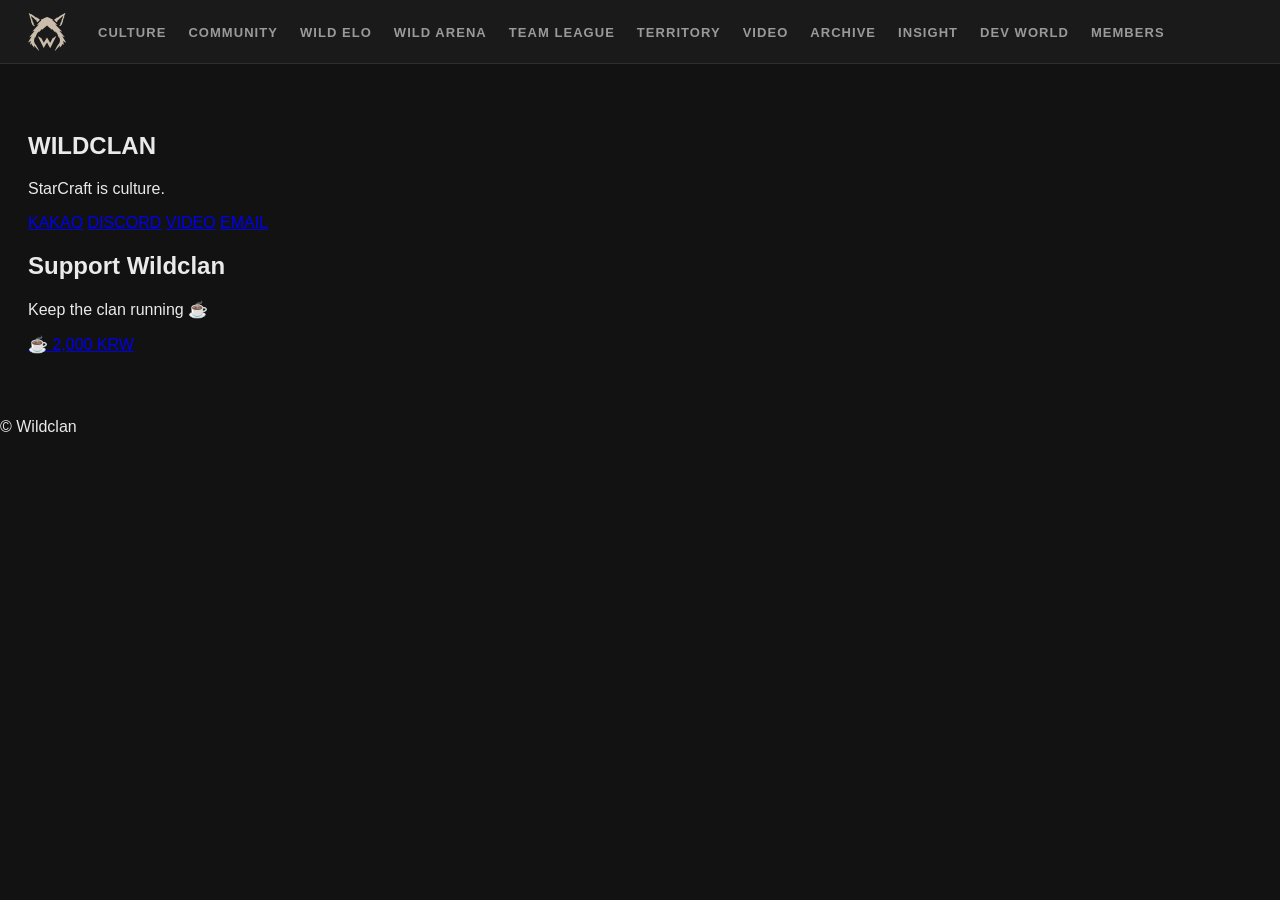
==== index.html @ 59c46985 "init layout: header, gnb, index base" ====
<!DOCTYPE html>
<html lang="en">
<head>
  <meta charset="UTF-8">
  <meta name="viewport" content="width=device-width, initial-scale=1.0">
  <title>Wildclan</title>

  <!-- CSS -->
  <link rel="stylesheet" href="/css/style.css">
</head>

<body>

  <!-- HEADER (공통) -->
  <div id="header"></div>

  <!-- MAIN -->
  <main>

    <!-- HERO -->
    <section class="hero">
      <h1 data-i18n="home.title">WILDCLAN</h1>
      <p data-i18n="home.subtitle">
        StarCraft is culture.
      </p>
    </section>

    <!-- QUICK LINKS -->
    <section class="quick-links">
      <a href="https://open.kakao.com" target="_blank">KAKAO</a>
      <a href="https://discord.com" target="_blank">DISCORD</a>
      <a href="/video/">VIDEO</a>
      <a href="mailto:your@email.com">EMAIL</a>
    </section>

    <!-- SUPPORT -->
    <section class="support">
      <h2 data-i18n="home.support">Support Wildclan</h2>
      <p data-i18n="home.supportDesc">
        Keep the clan running ☕
      </p>

      <a href="#" class="support-btn">☕ 2,000 KRW</a>
    </section>

  </main>

  <!-- FOOTER -->
  <footer class="footer">
    <p>© Wildclan</p>
  </footer>

  <!-- HEADER LOAD -->
  <script>
    fetch('/components/header.html')
      .then(res => res.text())
      .then(data => {
        document.getElementById('header').innerHTML = data;
      });
  </script>

  <!-- i18n (초기 구조) -->
  <script>
    const i18n = {
      en: {
        "home.title": "WILDCLAN",
        "home.subtitle": "StarCraft is culture.",
        "home.support": "Support Wildclan",
        "home.supportDesc": "Keep the clan running ☕"
      },
      ko: {
        "home.title": "와일드클랜",
        "home.subtitle": "스타는 문화다",
        "home.support": "와일드클랜 후원",
        "home.supportDesc": "클랜 운영을 도와주세요 ☕"
      }
    };

    function setLang(lang) {
      document.querySelectorAll('[data-i18n]').forEach(el => {
        const key = el.dataset.i18n;
        if (i18n[lang][key]) {
          el.textContent = i18n[lang][key];
        }
      });
    }

    // 기본 언어
    setLang('en');
  </script>

</body>
</html>
---- css/style.css ----
/* css/style.css */

:root {
  --bg: #121212;
  --surface: #1a1a1a;
  --surface-2: #222222;
  --border: #2f2f2f;

  --text: #eaeaea;
  --muted: #9a9a9a;
  --accent: #d6c3a3;

  --header-height: 64px;
}

body.light {
  --bg: #f2f2f2;
  --surface: #ffffff;
  --surface-2: #eeeeee;
  --border: #dddddd;

  --text: #222222;
  --muted: #666666;
  --accent: #8b6f45;
}

* {
  box-sizing: border-box;
}

body {
  margin: 0;
  background: var(--bg);
  color: var(--text);
  font-family: Arial, Helvetica, sans-serif;
}

/* Header / GNB */
.header {
  height: var(--header-height);
  background: var(--surface);
  border-bottom: 1px solid var(--border);
  position: sticky;
  top: 0;
  z-index: 100;
}

.gnb {
  height: 100%;
  max-width: 1440px;
  margin: 0 auto;
  padding: 0 28px;

  display: flex;
  align-items: center;
  gap: 32px;
}

.logo {
  display: flex;
  align-items: center;
  flex-shrink: 0;
  text-decoration: none;
}

.logo img {
  width: 38px;
  height: 38px;
  display: block;
}

.gnb ul {
  margin: 0;
  padding: 0;
  list-style: none;

  display: flex;
  align-items: center;
  gap: 22px;
}

.gnb a {
  color: var(--muted);
  text-decoration: none;
  font-size: 13px;
  font-weight: 700;
  letter-spacing: 0.08em;
  white-space: nowrap;
}

.gnb a:hover {
  color: var(--accent);
}

.gnb a.active {
  color: var(--accent);
}

/* Page base */
main {
  max-width: 1440px;
  margin: 0 auto;
  padding: 48px 28px;
}
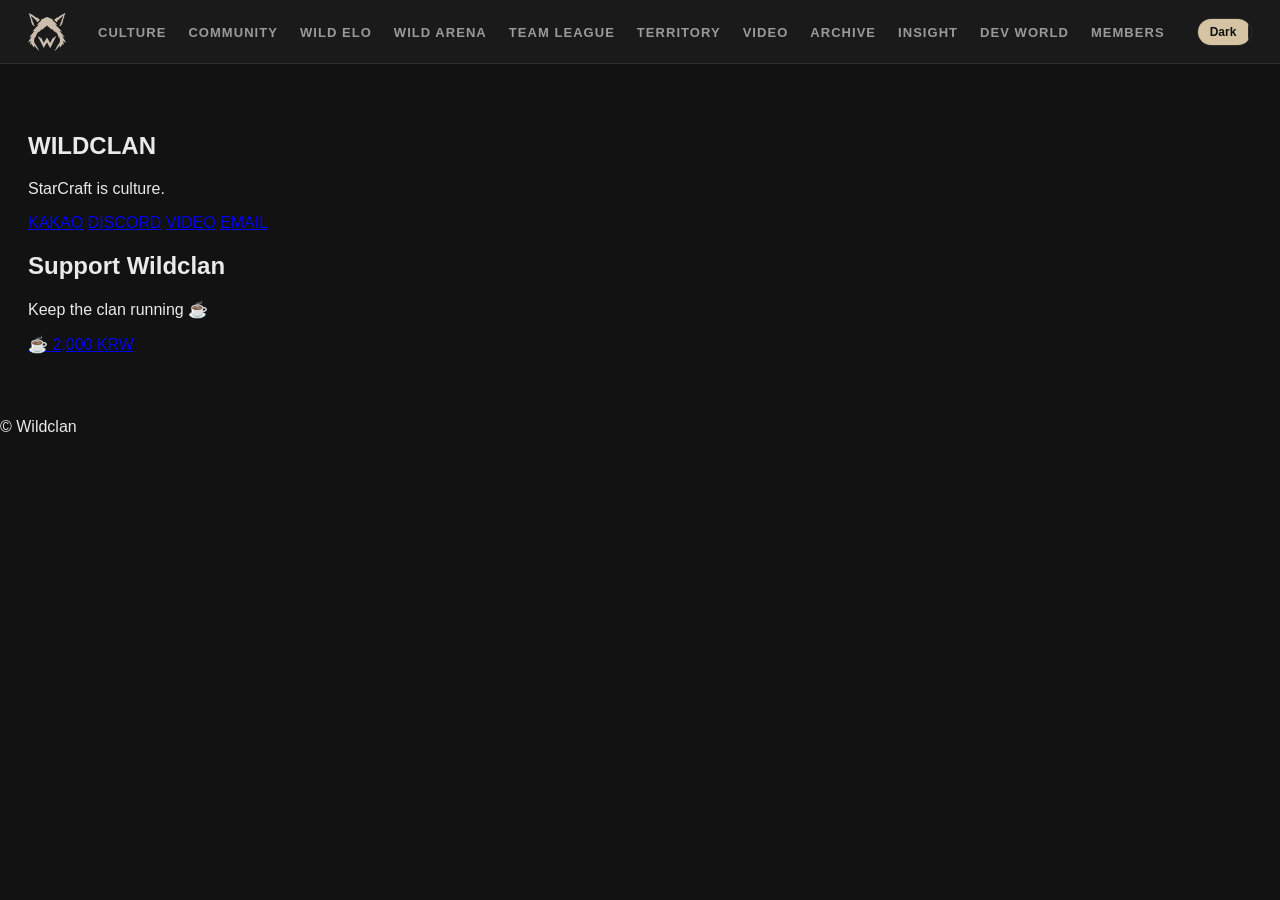
==== commit e721b088: "dark & light mode test" ====
--- a/index.html
+++ b/index.html
@@ -3,16 +3,16 @@
 <head>
   <meta charset="UTF-8">
   <meta name="viewport" content="width=device-width, initial-scale=1.0">
-  <title>Wildclan</title>
+  <title>Starcraft Wildclan</title>
 
   <!-- CSS -->
-  <link rel="stylesheet" href="/css/style.css">
+  <link rel="stylesheet" href="./css/style.css">
 </head>
 
 <body>
 
   <!-- HEADER (공통) -->
-  <div id="header"></div>
+  <header id="header" class="header"></header>
 
   <!-- MAIN -->
   <main>
@@ -52,7 +52,7 @@
 
   <!-- HEADER LOAD -->
   <script>
-    fetch('/components/header.html')
+    fetch('./components/header.html')
       .then(res => res.text())
       .then(data => {
         document.getElementById('header').innerHTML = data;
@@ -88,6 +88,7 @@
     // 기본 언어
     setLang('en');
   </script>
+  <script src="./js/theme.js"></script>
 
 </body>
 </html>
--- a/css/style.css
+++ b/css/style.css
@@ -96,6 +96,34 @@
   color: var(--accent);
 }
 
+.theme-switch {
+  display: flex;
+  border: 1px solid var(--border);
+  border-radius: 999px;
+  overflow: hidden;
+  background: var(--bg);
+}
+
+.theme-switch button {
+  border: 0;
+  padding: 6px 12px;
+  background: transparent;
+  color: var(--muted);
+  font-size: 12px;
+  font-weight: 700;
+  cursor: pointer;
+}
+
+.theme-switch button:first-child {
+  border-right: 1px solid var(--border);
+}
+
+body:not(.light) .theme-switch [data-theme-set="dark"],
+body.light .theme-switch [data-theme-set="light"] {
+  background: var(--accent);
+  color: #111;
+}
+
 /* Page base */
 main {
   max-width: 1440px;
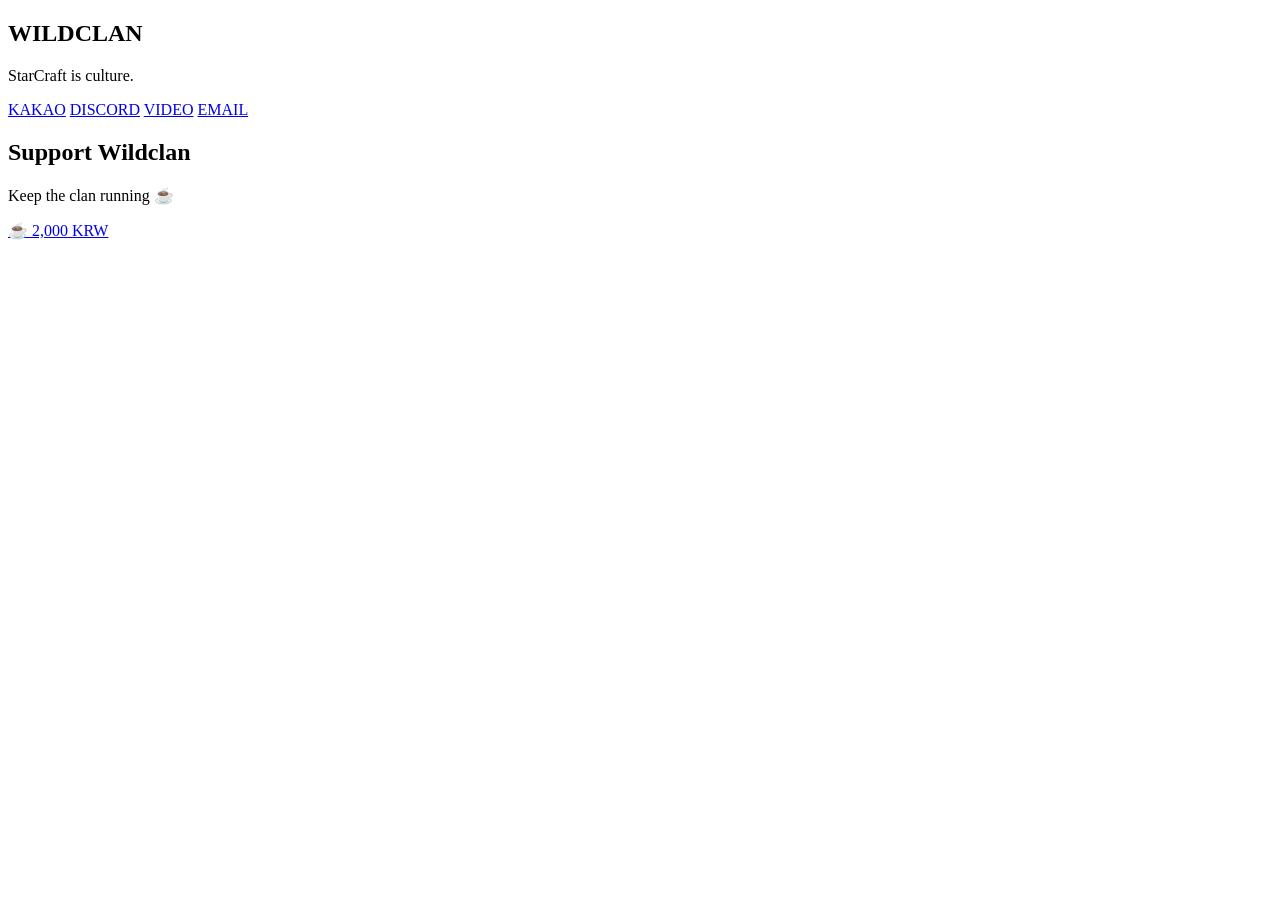
==== commit 8b17e4d2: "add route_modify" ====
--- a/index.html
+++ b/index.html
@@ -4,9 +4,10 @@
   <meta charset="UTF-8">
   <meta name="viewport" content="width=device-width, initial-scale=1.0">
   <title>Starcraft Wildclan</title>
-
+  <!-- BASE URL -->
+  <base href="/wildclan/">
   <!-- CSS -->
-  <link rel="stylesheet" href="./css/style.css">
+  <link rel="stylesheet" href="css/style.css">
 </head>
 
 <body>
@@ -46,18 +47,12 @@
   </main>
 
   <!-- FOOTER -->
-  <footer class="footer">
-    <p>© Wildclan</p>
-  </footer>
+  <footer id="footer" class="footer"></footer>
 
   <!-- HEADER LOAD -->
-  <script>
-    fetch('./components/header.html')
-      .then(res => res.text())
-      .then(data => {
-        document.getElementById('header').innerHTML = data;
-      });
-  </script>
+  <script src="js/lang.js"></script>
+  <script src="js/theme.js"></script>
+  <script src="js/include.js"></script>
 
   <!-- i18n (초기 구조) -->
   <script>
@@ -88,7 +83,6 @@
     // 기본 언어
     setLang('en');
   </script>
-  <script src="./js/theme.js"></script>
 
 </body>
 </html>
--- a/css/style.css
+++ b/css/style.css
@@ -2,6 +2,7 @@
 
 :root {
   --bg: #121212;
+  --bg-2: #0B0B0B;
   --surface: #1a1a1a;
   --surface-2: #222222;
   --border: #2f2f2f;
@@ -11,6 +12,7 @@
   --accent: #d6c3a3;
 
   --header-height: 64px;
+  --footer-height: 128px;
 }
 
 body.light {
@@ -35,7 +37,7 @@
   font-family: Arial, Helvetica, sans-serif;
 }
 
-/* Header / GNB */
+/* Header / Footer / GNB */
 .header {
   height: var(--header-height);
   background: var(--surface);
@@ -45,6 +47,13 @@
   z-index: 100;
 }
 
+.footer {
+  min-height: var(--footer-height);
+  background: var(--bg-2);
+  border-top: 1px solid var(--border);
+  margin-top: 64px;
+}
+
 .gnb {
   height: 100%;
   max-width: 1440px;
@@ -66,6 +75,30 @@
 .logo img {
   width: 38px;
   height: 38px;
+  display: block;
+}
+
+.footer .gnb {
+  height: 100%;
+  max-width: 1440px;
+  margin: 0 auto;
+  padding: 0 28px;
+
+  display: flex;
+  align-items: center;
+  gap: 32px;
+}
+
+.footer .logo {
+  display: flex;
+  align-items: center;
+  flex-shrink: 0;
+  text-decoration: none;
+}
+
+.footer .logo img {
+  width: 256px;
+  height: 256px;
   display: block;
 }
 
@@ -94,6 +127,60 @@
 
 .gnb a.active {
   color: var(--accent);
+}
+
+.lang-switch {
+  position: relative;
+  margin-left: auto;
+}
+
+.lang-current {
+  height: 34px;
+  padding: 0 12px;
+  border: 1px solid #333;
+  border-radius: 999px;
+  background: #111;
+  color: #f5f0e6;
+  font-size: 13px;
+  cursor: pointer;
+  display: flex;
+  align-items: center;
+  gap: 6px;
+}
+
+.lang-menu {
+  display: none;
+  position: absolute;
+  top: calc(100% + 8px);
+  right: 0;
+  min-width: 140px;
+  padding: 6px;
+  border: 1px solid #333;
+  border-radius: 12px;
+  background: #151515;
+  box-shadow: 0 12px 32px rgba(0, 0, 0, 0.45);
+  z-index: 999;
+}
+
+.lang-switch.is-open .lang-menu {
+  display: grid;
+  gap: 4px;
+}
+
+.lang-menu button {
+  width: 100%;
+  padding: 9px 10px;
+  border: 0;
+  border-radius: 8px;
+  background: transparent;
+  color: #f5f0e6;
+  text-align: left;
+  font-size: 13px;
+  cursor: pointer;
+}
+
+.lang-menu button:hover {
+  background: rgba(255, 255, 255, 0.08);
 }
 
 .theme-switch {
@@ -112,6 +199,10 @@
   font-size: 12px;
   font-weight: 700;
   cursor: pointer;
+  display: inline-flex;
+  align-items: center;
+  gap: 6px;
+  white-space: nowrap;
 }
 
 .theme-switch button:first-child {
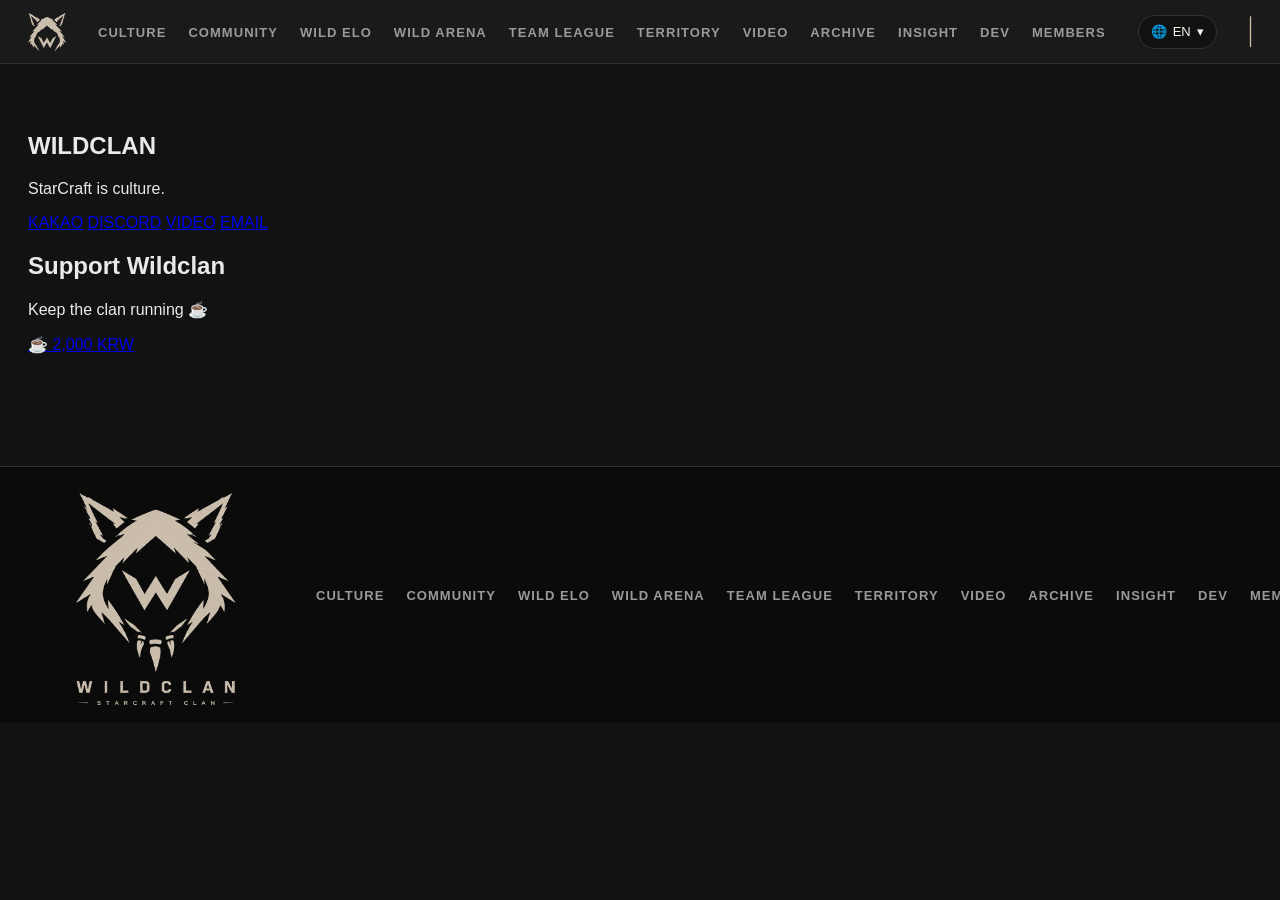
==== commit bad51c53: "route edit" ====
--- a/index.html
+++ b/index.html
@@ -4,10 +4,8 @@
   <meta charset="UTF-8">
   <meta name="viewport" content="width=device-width, initial-scale=1.0">
   <title>Starcraft Wildclan</title>
-  <!-- BASE URL -->
-  <base href="/wildclan/">
   <!-- CSS -->
-  <link rel="stylesheet" href="css/style.css">
+  <link rel="stylesheet" href="./css/style.css">
 </head>
 
 <body>
@@ -50,9 +48,9 @@
   <footer id="footer" class="footer"></footer>
 
   <!-- HEADER LOAD -->
-  <script src="js/lang.js"></script>
-  <script src="js/theme.js"></script>
-  <script src="js/include.js"></script>
+  <script src="./js/lang.js"></script>
+  <script src="./js/theme.js"></script>
+  <script src="./js/include.js"></script>
 
   <!-- i18n (초기 구조) -->
   <script>
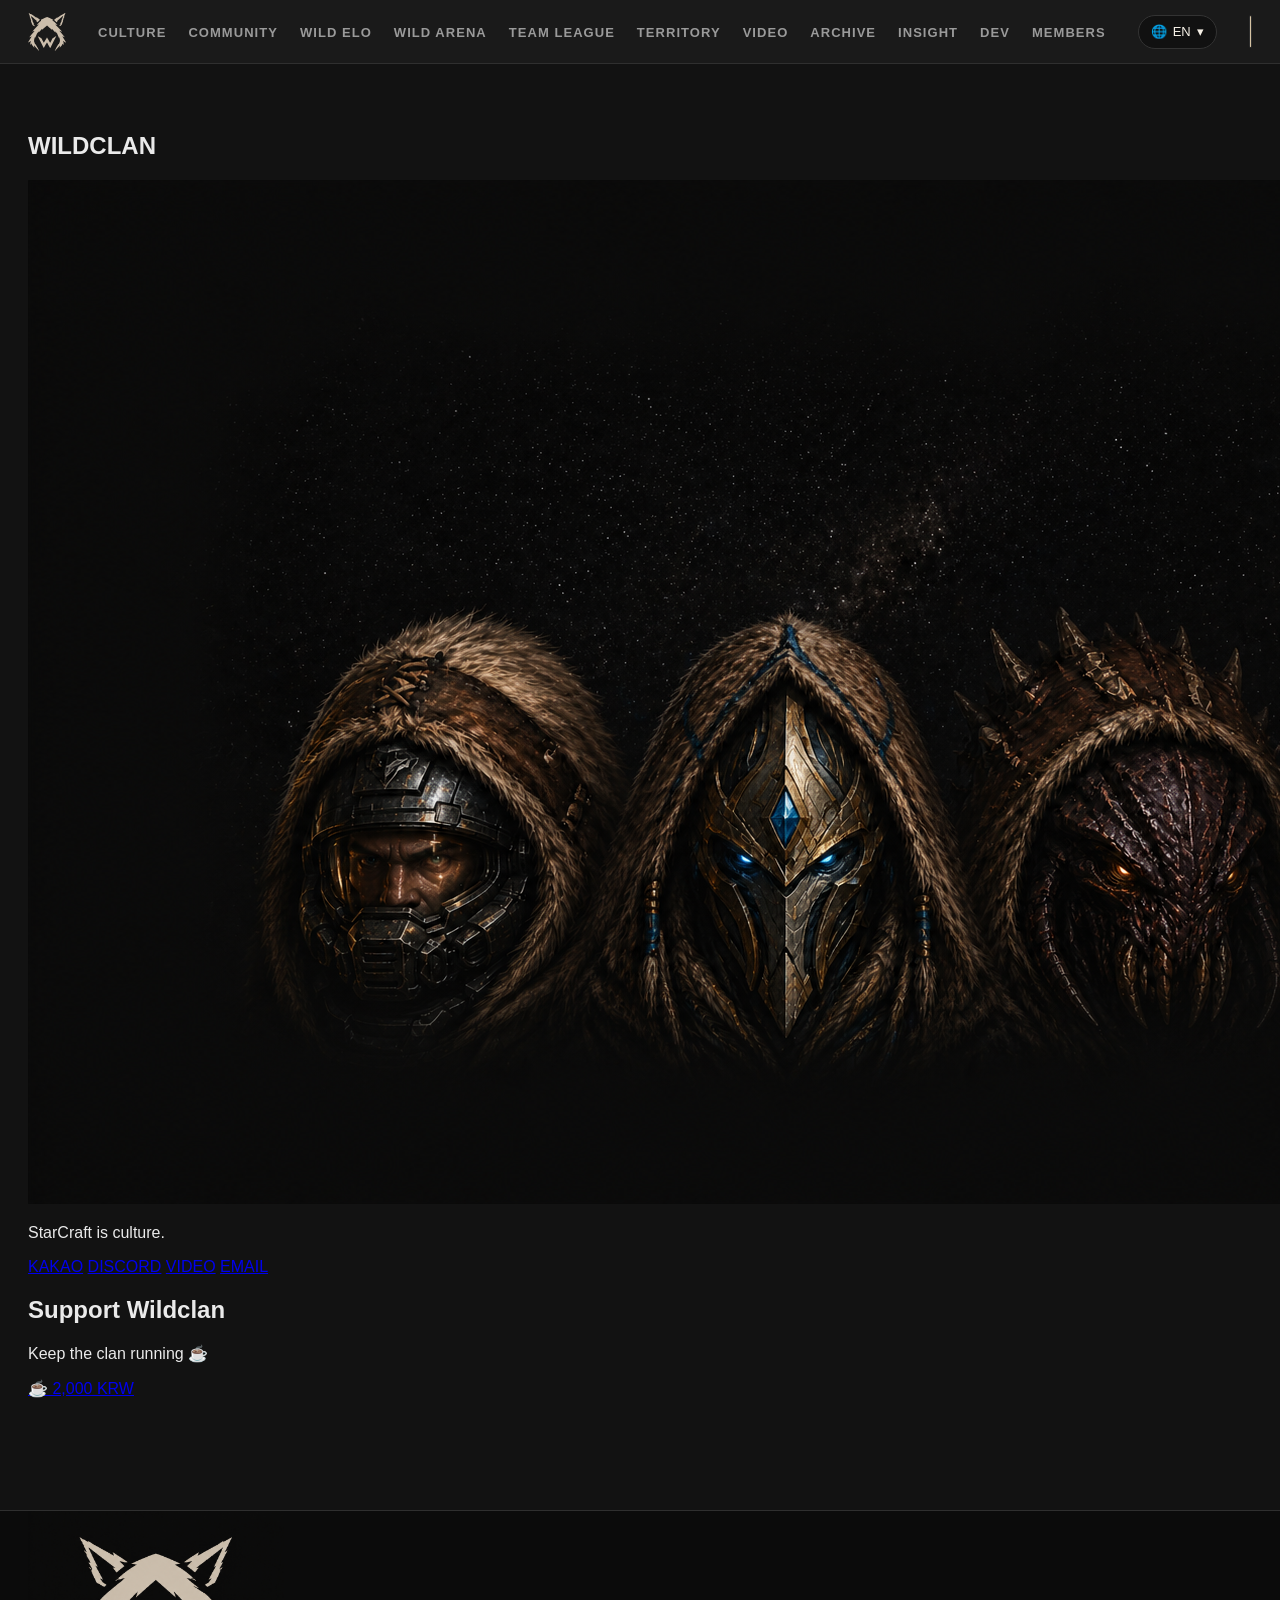
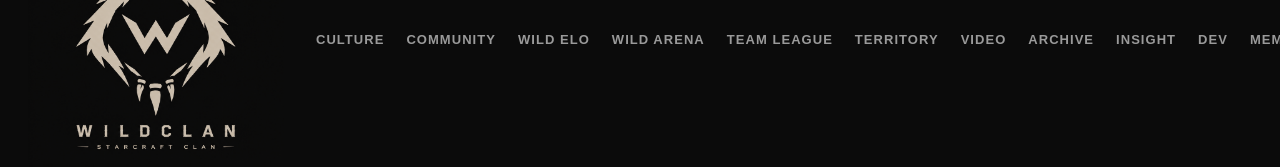
==== commit fcd36915: "Update index.html main itpz mage" ====
--- a/index.html
+++ b/index.html
@@ -19,6 +19,7 @@
     <!-- HERO -->
     <section class="hero">
       <h1 data-i18n="home.title">WILDCLAN</h1>
+      <img src="./assets/images/tpz_main.png">
       <p data-i18n="home.subtitle">
         StarCraft is culture.
       </p>
@@ -83,4 +84,4 @@
   </script>
 
 </body>
-</html>+</html>
